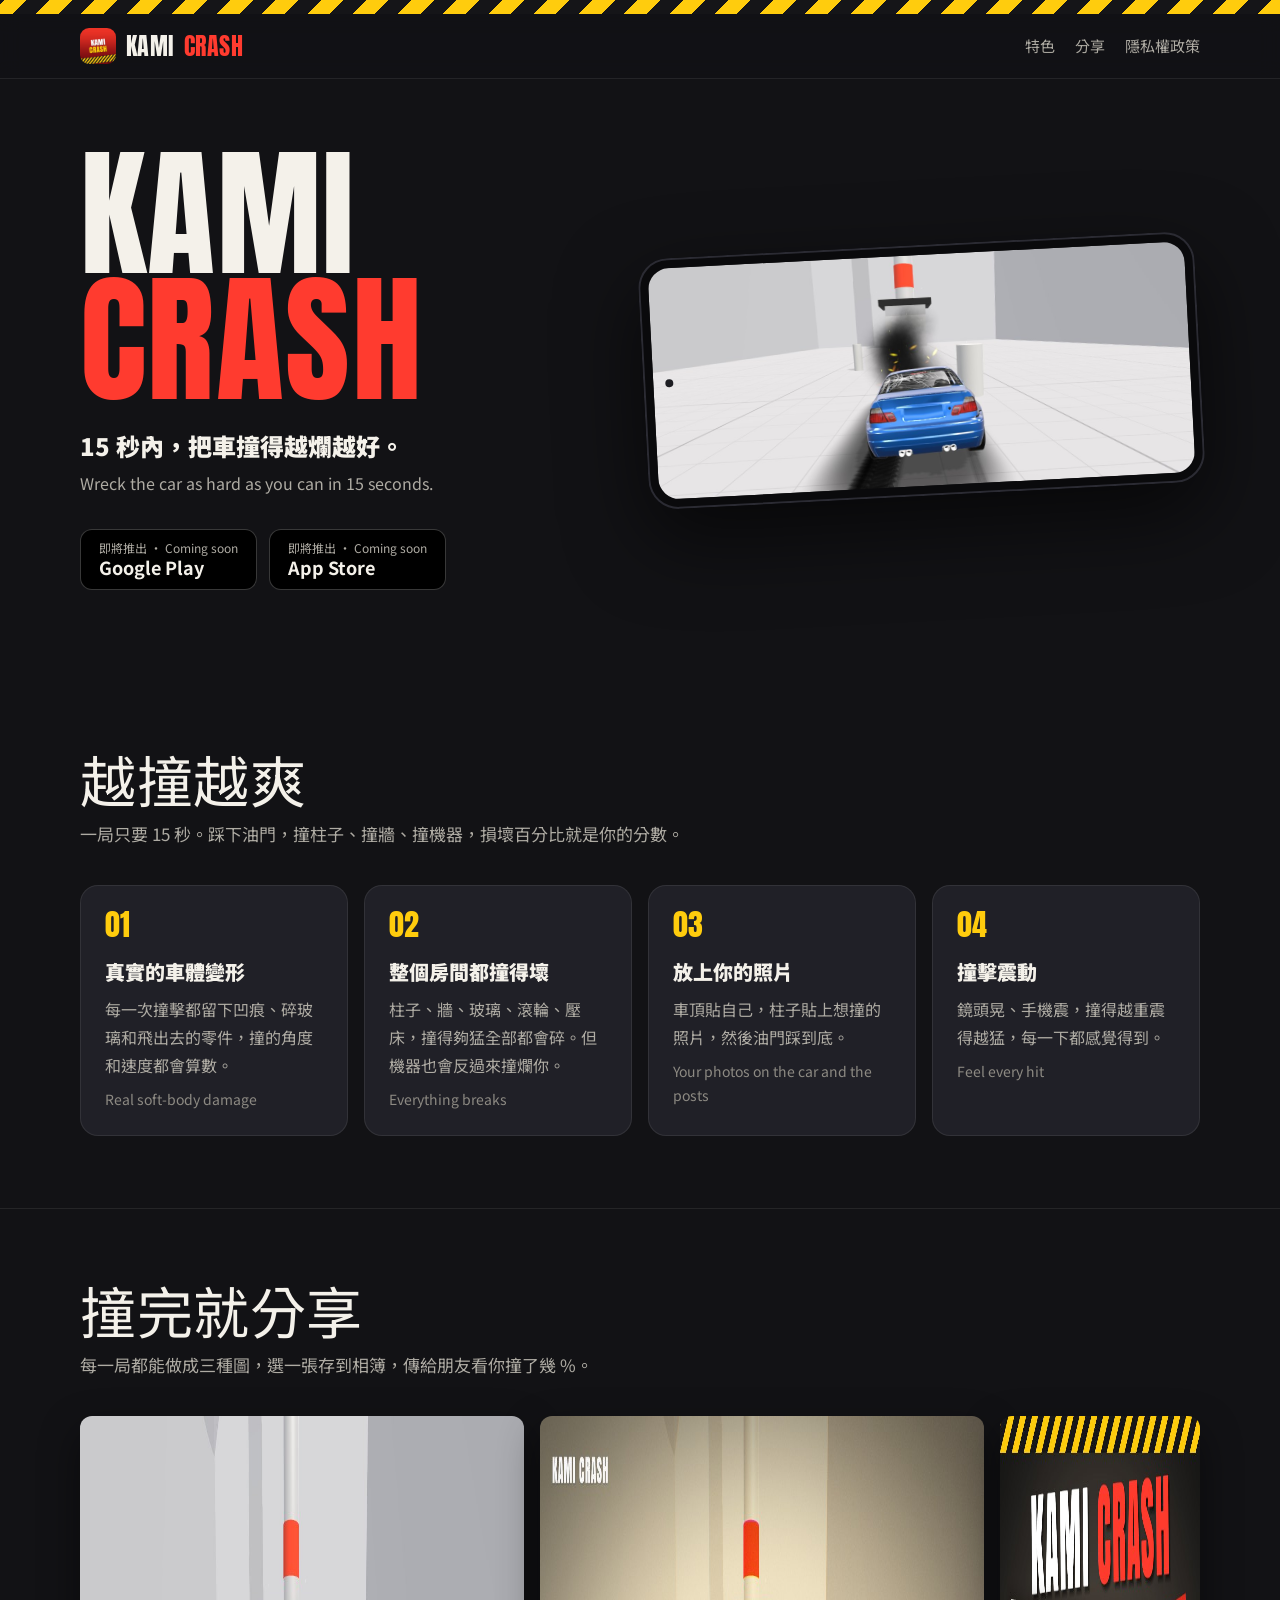
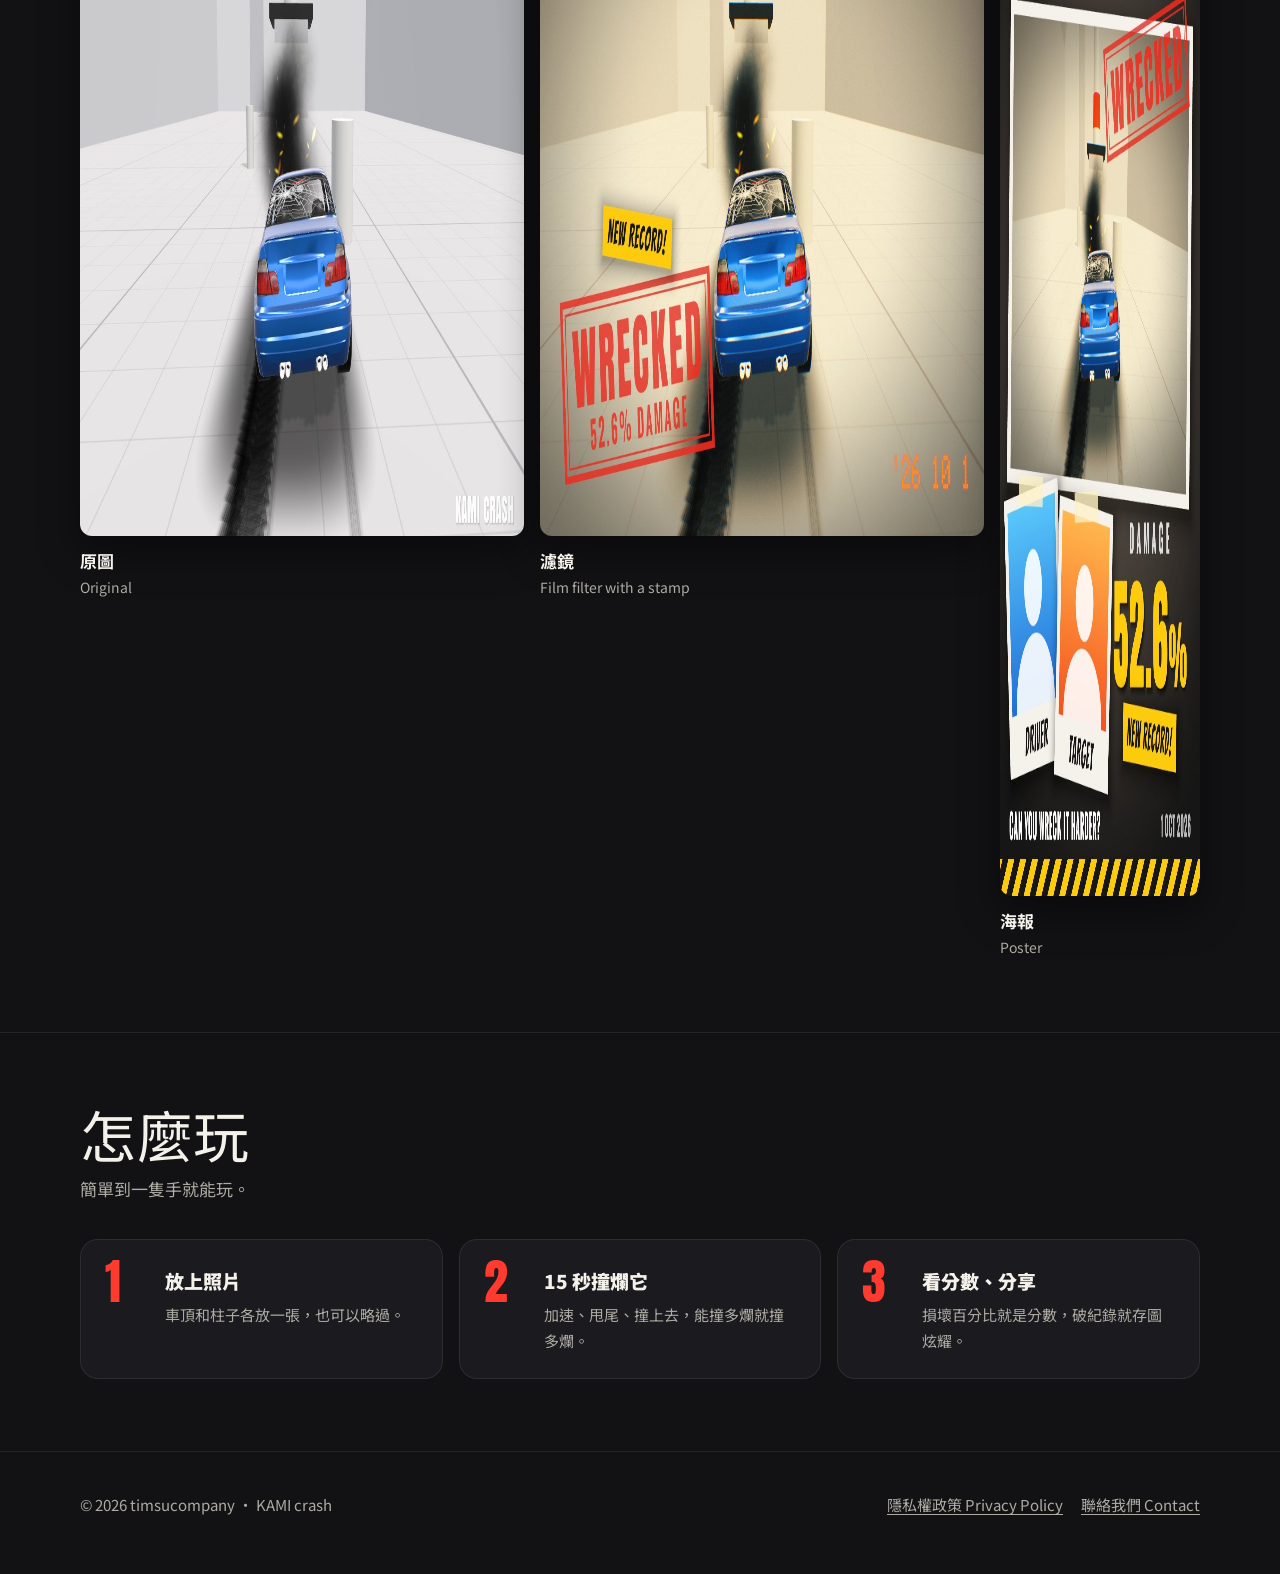
==== index.html @ 5035fee7 "KAMI crash website: home page and privacy policy" ====
<!doctype html>
<html lang="zh-Hant-TW">
<head>
  <meta charset="utf-8">
  <meta name="viewport" content="width=device-width, initial-scale=1">
  <title>KAMI crash — 15 秒把車撞到最爛</title>
  <meta name="description" content="KAMI crash：15 秒內把車撞得越爛越好。放上照片、衝向柱子，再把戰果分享給朋友。Wreck the car as hard as you can in 15 seconds.">
  <meta name="theme-color" content="#121215">
  <meta property="og:type" content="website">
  <meta property="og:title" content="KAMI crash">
  <meta property="og:description" content="15 秒內把車撞得越爛越好。Wreck the car as hard as you can in 15 seconds.">
  <link rel="icon" type="image/png" href="assets/icon-64.png">
  <link rel="apple-touch-icon" href="assets/icon-180.png">
  <link rel="preconnect" href="https://fonts.googleapis.com">
  <link rel="preconnect" href="https://fonts.gstatic.com" crossorigin>
  <link href="https://fonts.googleapis.com/css2?family=Anton&family=Noto+Sans+TC:wght@400;700;900&display=swap" rel="stylesheet">
  <link rel="stylesheet" href="styles.css">
</head>
<body>

  <div class="hazard" aria-hidden="true"></div>

  <header class="bar">
    <div class="wrap">
      <a class="brand" href="./"><img src="assets/icon-180.png" alt="">KAMI <span>crash</span></a>
      <nav class="links">
        <a class="optional" href="#features">特色</a>
        <a class="optional" href="#share">分享</a>
        <a href="privacy.html">隱私權政策</a>
      </nav>
    </div>
  </header>

  <main>

    <div class="wrap hero">
      <div>
        <h1 class="title">Kami<span>Crash</span></h1>
        <p class="tagline">15 秒內，把車撞得越爛越好。</p>
        <p class="tagline-en">Wreck the car as hard as you can in 15 seconds.</p>
        <div class="stores">
          <!-- Once the game is public on Google Play, make this an <a class="store" href="https://play.google.com/store/apps/details?id=com.timsucompany.kamicrash"> -->
          <span class="store"><small>即將推出 · Coming soon</small><strong>Google Play</strong></span>
          <span class="store"><small>即將推出 · Coming soon</small><strong>App Store</strong></span>
        </div>
      </div>
      <div class="phone">
        <img src="assets/shot-original.jpg" alt="遊戲畫面：藍色跑車撞爛後冒著黑煙，停在白色房間裡" width="1280" height="720">
      </div>
    </div>

    <section id="features">
      <div class="wrap">
        <h2>越撞越爽</h2>
        <p class="lead">一局只要 15 秒。踩下油門，撞柱子、撞牆、撞機器，損壞百分比就是你的分數。</p>
        <div class="features">
          <article class="card">
            <div class="mark">01</div>
            <h3>真實的車體變形</h3>
            <p>每一次撞擊都留下凹痕、碎玻璃和飛出去的零件，撞的角度和速度都會算數。</p>
            <span class="en">Real soft-body damage</span>
          </article>
          <article class="card">
            <div class="mark">02</div>
            <h3>整個房間都撞得壞</h3>
            <p>柱子、牆、玻璃、滾輪、壓床，撞得夠猛全部都會碎。但機器也會反過來撞爛你。</p>
            <span class="en">Everything breaks</span>
          </article>
          <article class="card">
            <div class="mark">03</div>
            <h3>放上你的照片</h3>
            <p>車頂貼自己，柱子貼上想撞的照片，然後油門踩到底。</p>
            <span class="en">Your photos on the car and the posts</span>
          </article>
          <article class="card">
            <div class="mark">04</div>
            <h3>撞擊震動</h3>
            <p>鏡頭晃、手機震，撞得越重震得越猛，每一下都感覺得到。</p>
            <span class="en">Feel every hit</span>
          </article>
        </div>
      </div>
    </section>

    <section id="share">
      <div class="wrap">
        <h2>撞完就分享</h2>
        <p class="lead">每一局都能做成三種圖，選一張存到相簿，傳給朋友看你撞了幾 %。</p>
        <div class="looks">
          <figure>
            <img src="assets/shot-original.jpg" alt="原圖樣式：撞爛的車，角落有 KAMI CRASH 字樣" loading="lazy" width="1280" height="720">
            <figcaption>原圖<small>Original</small></figcaption>
          </figure>
          <figure>
            <img src="assets/shot-filter.jpg" alt="濾鏡樣式：底片色調，左下紅色印章寫著 WRECKED 和損壞百分比" loading="lazy" width="1280" height="720">
            <figcaption>濾鏡<small>Film filter with a stamp</small></figcaption>
          </figure>
          <figure>
            <img src="assets/shot-poster.jpg" alt="海報樣式：KAMI CRASH 標題、撞爛的車、兩張拍立得照片和大大的損壞百分比" loading="lazy" width="864" height="1080">
            <figcaption>海報<small>Poster</small></figcaption>
          </figure>
        </div>
      </div>
    </section>

    <section id="how">
      <div class="wrap">
        <h2>怎麼玩</h2>
        <p class="lead">簡單到一隻手就能玩。</p>
        <div class="steps">
          <div class="step"><h3>放上照片</h3><p>車頂和柱子各放一張，也可以略過。</p></div>
          <div class="step"><h3>15 秒撞爛它</h3><p>加速、甩尾、撞上去，能撞多爛就撞多爛。</p></div>
          <div class="step"><h3>看分數、分享</h3><p>損壞百分比就是分數，破紀錄就存圖炫耀。</p></div>
        </div>
      </div>
    </section>

  </main>

  <footer>
    <div class="wrap">
      <span>© 2026 timsucompany · KAMI crash</span>
      <nav>
        <a href="privacy.html">隱私權政策 Privacy Policy</a>
        <a href="mailto:timsucompany@gmail.com">聯絡我們 Contact</a>
      </nav>
    </div>
  </footer>

</body>
</html>
---- styles.css ----
/* KAMI crash — site styles. Dark like the game's poster: charcoal, hazard yellow, crash red. */

:root {
  --bg: #121215;
  --bg-raised: #1a1a1f;
  --card: #202027;
  --ink: #f4f1ea;
  --muted: #aeaba3;
  --faint: rgba(255, 255, 255, 0.08);
  --red: #ff3b2f;
  --yellow: #ffcc0d;
  --radius: 18px;
  --display: "Anton", "Noto Sans TC", Impact, "Arial Narrow", sans-serif;
  --body: "Noto Sans TC", system-ui, -apple-system, "Segoe UI", "PingFang TC", "Microsoft JhengHei", sans-serif;
  color-scheme: dark;
}

* { box-sizing: border-box; }

html { scroll-behavior: smooth; }

body {
  margin: 0;
  background: var(--bg);
  color: var(--ink);
  font-family: var(--body);
  font-size: 17px;
  line-height: 1.75;
  -webkit-font-smoothing: antialiased;
}

img { display: block; max-width: 100%; }

a { color: var(--yellow); text-underline-offset: 3px; }

.wrap { width: min(1120px, 100% - 32px); margin-inline: auto; }

.hazard {
  height: 14px;
  background: repeating-linear-gradient(-45deg, var(--yellow) 0 16px, #151518 16px 32px);
}

/* ---------- Top bar ---------- */

.bar { position: sticky; top: 0; z-index: 10; background: rgba(18, 18, 21, 0.86); backdrop-filter: blur(10px); border-bottom: 1px solid var(--faint); }

.bar .wrap { display: flex; align-items: center; justify-content: space-between; gap: 16px; min-height: 64px; }

.brand { display: flex; align-items: center; gap: 10px; color: var(--ink); text-decoration: none; font-family: var(--display); font-size: 24px; letter-spacing: 0.02em; text-transform: uppercase; }

.brand img { width: 36px; height: 36px; border-radius: 9px; }

.brand span { color: var(--red); }

.links { display: flex; gap: 20px; font-size: 15px; }

.links a { color: var(--muted); text-decoration: none; }

.links a:hover, .links a[aria-current="page"] { color: var(--ink); }

@media (max-width: 560px) {
  .links { gap: 14px; font-size: 14px; }
  .links .optional { display: none; }
}

/* ---------- Hero ---------- */

.hero { padding: 72px 0 88px; display: grid; grid-template-columns: 1fr 1.1fr; gap: 56px; align-items: center; }

@media (max-width: 880px) {
  .hero { grid-template-columns: 1fr; padding: 48px 0 64px; gap: 40px; }
}

.title { margin: 0; font-family: var(--display); font-weight: 400; font-size: clamp(72px, 12vw, 140px); line-height: 0.9; letter-spacing: 0.01em; text-transform: uppercase; }

.title span { display: block; color: var(--red); }

.tagline { margin: 22px 0 0; font-size: clamp(19px, 2.4vw, 24px); font-weight: 900; }

.tagline-en { margin: 2px 0 0; color: var(--muted); font-size: 16px; }

.stores { display: flex; flex-wrap: wrap; gap: 12px; margin-top: 32px; }

.store { display: inline-flex; flex-direction: column; justify-content: center; min-width: 170px; padding: 10px 18px; border-radius: 12px; background: #000; border: 1px solid rgba(255, 255, 255, 0.22); color: var(--ink); text-decoration: none; line-height: 1.3; }

.store small { color: var(--muted); font-size: 12px; }

.store strong { font-size: 18px; }

a.store:hover { border-color: var(--yellow); }

.phone { position: relative; aspect-ratio: 2400 / 1080; padding: 10px; border-radius: 30px; background: #0a0a0c; box-shadow: 0 30px 80px rgba(0, 0, 0, 0.6), inset 0 0 0 2px #2b2b33; transform: rotate(-3deg); }

.phone img { width: 100%; height: 100%; object-fit: cover; border-radius: 21px; }

.phone::after { content: ""; position: absolute; left: 22px; top: 50%; width: 8px; height: 8px; border-radius: 50%; background: #1d1d22; transform: translateY(-50%); }

/* ---------- Sections ---------- */

section { padding: 72px 0; scroll-margin-top: 64px; }

.doc article { scroll-margin-top: 80px; }

section + section { border-top: 1px solid var(--faint); }

h2 { margin: 0; font-family: var(--display); font-weight: 400; font-size: clamp(36px, 5.5vw, 56px); line-height: 1.05; letter-spacing: 0.01em; text-transform: uppercase; }

.lead { margin: 10px 0 36px; color: var(--muted); max-width: 640px; }

.features { display: grid; grid-template-columns: repeat(auto-fit, minmax(240px, 1fr)); gap: 16px; }

.card { padding: 24px; border-radius: var(--radius); background: var(--card); border: 1px solid var(--faint); }

.card .mark { font-family: var(--display); font-size: 30px; line-height: 1; color: var(--yellow); }

.card h3 { margin: 14px 0 6px; font-size: 20px; font-weight: 900; }

.card p { margin: 0; color: var(--muted); font-size: 16px; }

.card .en { display: block; margin-top: 8px; font-size: 14px; color: #8d8a83; }

/* The three share looks, one height, side by side. */
.looks { display: grid; grid-template-columns: 1.778fr 1.778fr 0.8fr; gap: 16px; align-items: start; }

@media (max-width: 880px) {
  .looks { grid-template-columns: 1fr 1fr; }
  .looks figure:last-child { grid-column: 1 / -1; max-width: 420px; }
}

@media (max-width: 560px) {
  .looks { grid-template-columns: 1fr; }
}

figure { margin: 0; }

.looks img { width: 100%; border-radius: 12px; box-shadow: 0 16px 40px rgba(0, 0, 0, 0.45); }

figcaption { margin-top: 10px; font-weight: 700; }

figcaption small { display: block; color: var(--muted); font-weight: 400; font-size: 14px; }

.steps { display: grid; grid-template-columns: repeat(3, 1fr); gap: 16px; counter-reset: step; }

@media (max-width: 760px) {
  .steps { grid-template-columns: 1fr; }
}

.step { position: relative; padding: 24px 24px 24px 84px; border-radius: var(--radius); background: var(--bg-raised); border: 1px solid var(--faint); }

.step::before { counter-increment: step; content: counter(step); position: absolute; left: 24px; top: 18px; font-family: var(--display); font-size: 48px; line-height: 1; color: var(--red); }

.step h3 { margin: 0 0 4px; font-size: 19px; font-weight: 900; }

.step p { margin: 0; color: var(--muted); font-size: 15px; }

/* ---------- Text pages (privacy policy) ---------- */

.doc { width: min(760px, 100% - 32px); margin-inline: auto; padding: 56px 0 80px; }

.doc h1 { margin: 0; font-family: var(--display); font-weight: 400; font-size: clamp(40px, 7vw, 64px); line-height: 1.05; text-transform: uppercase; }

.doc .meta { color: var(--muted); margin: 8px 0 28px; }

.doc .langs { display: flex; gap: 10px; margin-bottom: 36px; }

.doc .langs a { padding: 6px 14px; border-radius: 999px; border: 1px solid rgba(255, 255, 255, 0.2); color: var(--ink); text-decoration: none; font-size: 15px; }

.doc .langs a:hover { border-color: var(--yellow); }

.doc h2 { margin: 48px 0 8px; font-size: clamp(28px, 4vw, 36px); }

.doc h3 { margin: 28px 0 6px; font-size: 19px; font-weight: 900; }

.doc p, .doc li { color: #dcd9d2; }

.doc ul { padding-left: 1.2em; }

.doc hr { margin: 56px 0; border: 0; border-top: 1px solid var(--faint); }

/* ---------- Footer ---------- */

footer { padding: 40px 0 56px; border-top: 1px solid var(--faint); color: var(--muted); font-size: 15px; }

footer .wrap { display: flex; flex-wrap: wrap; justify-content: space-between; gap: 12px 24px; }

footer nav { display: flex; flex-wrap: wrap; gap: 18px; }

footer a { color: var(--muted); }

footer a:hover { color: var(--ink); }
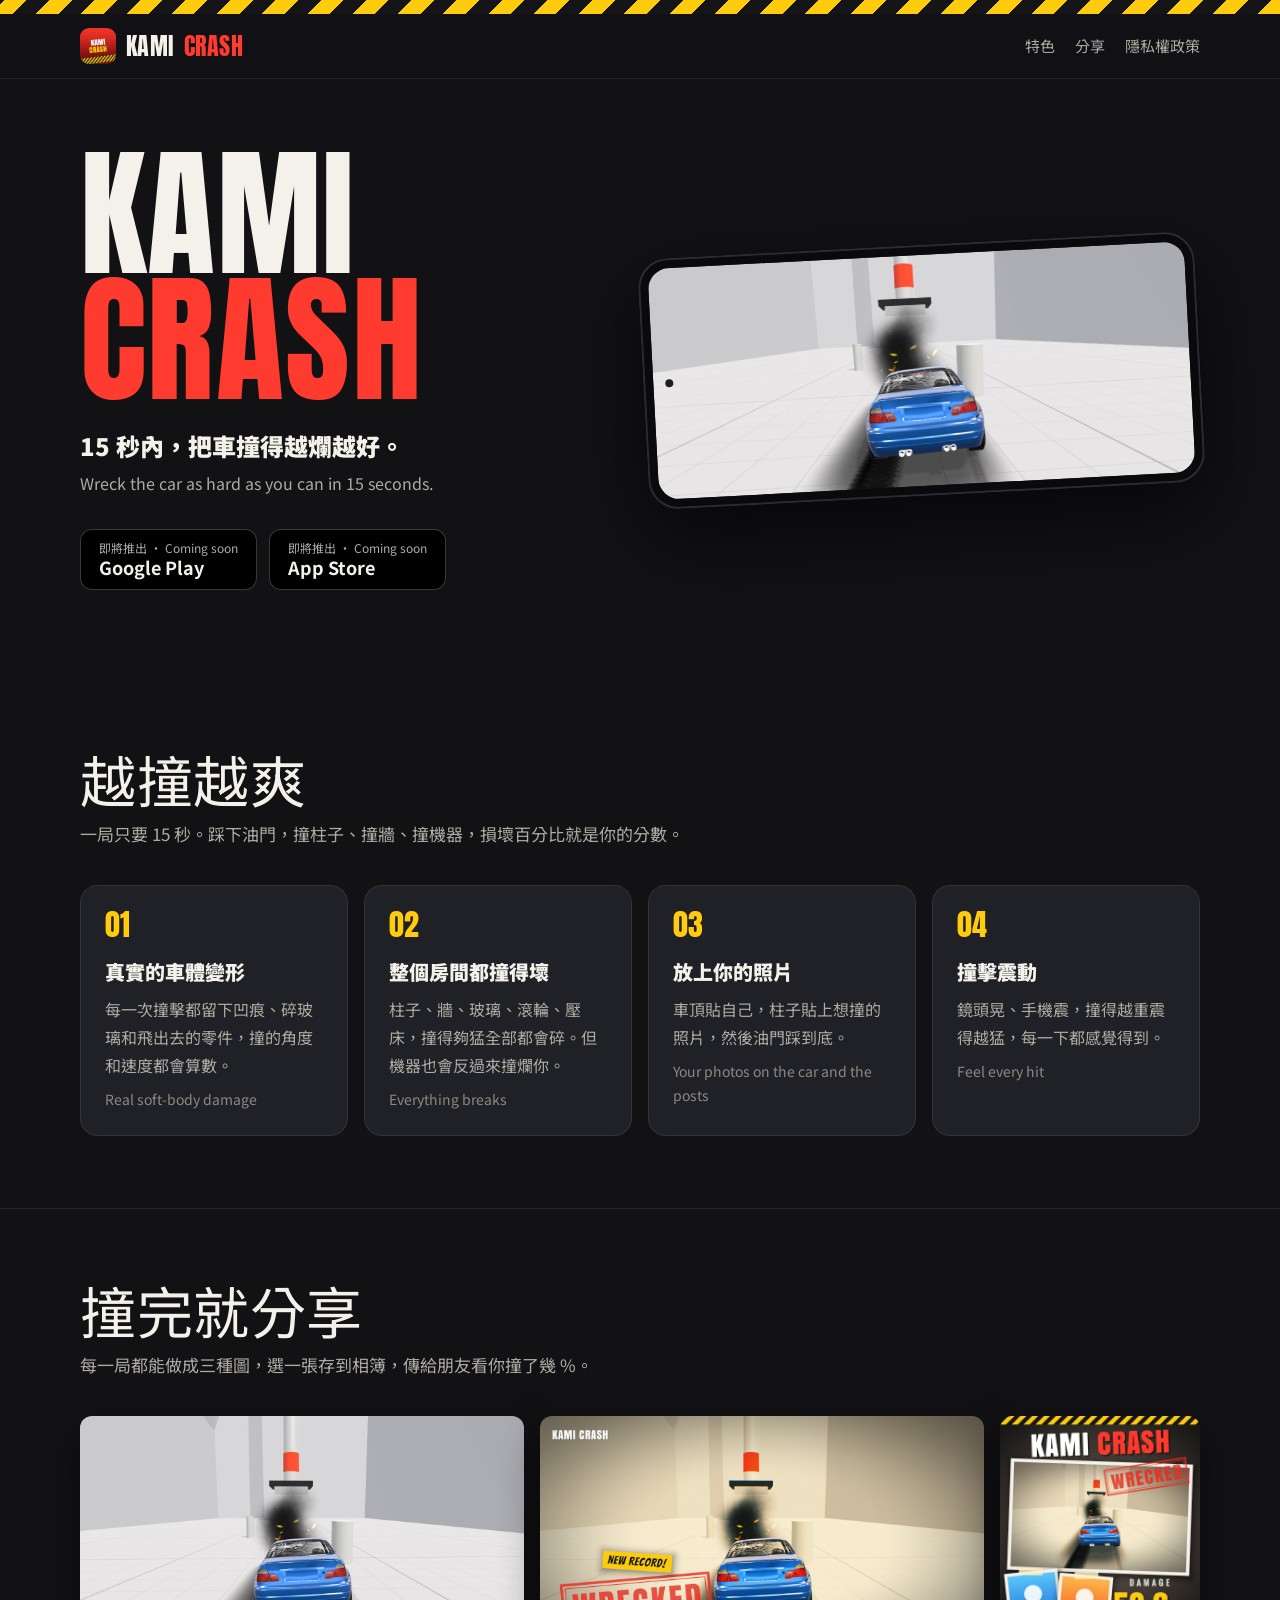
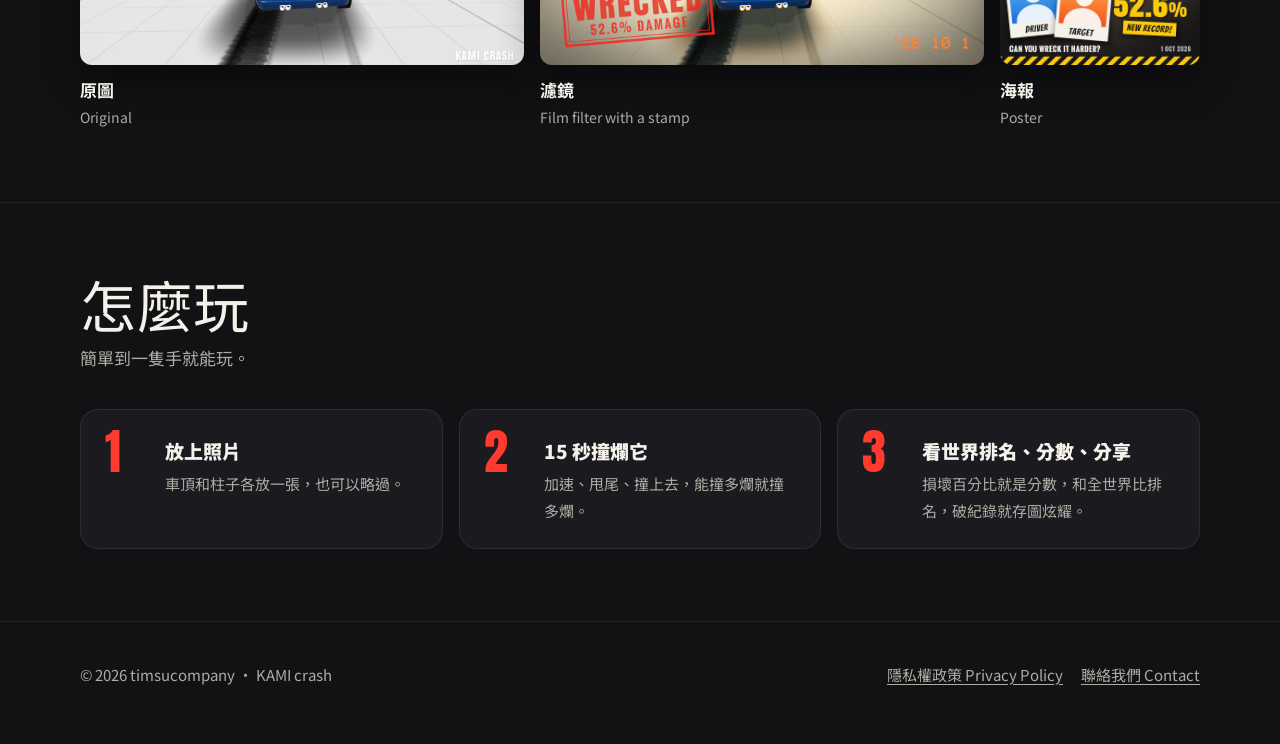
==== commit 97f4f646: "Share pictures keep their shape; step 3 is ranking, score, share" ====
--- a/index.html
+++ b/index.html
@@ -110,7 +110,7 @@
         <div class="steps">
           <div class="step"><h3>放上照片</h3><p>車頂和柱子各放一張，也可以略過。</p></div>
           <div class="step"><h3>15 秒撞爛它</h3><p>加速、甩尾、撞上去，能撞多爛就撞多爛。</p></div>
-          <div class="step"><h3>看分數、分享</h3><p>損壞百分比就是分數，破紀錄就存圖炫耀。</p></div>
+          <div class="step"><h3>看世界排名、分數、分享</h3><p>損壞百分比就是分數，和全世界比排名，破紀錄就存圖炫耀。</p></div>
         </div>
       </div>
     </section>
--- a/styles.css
+++ b/styles.css
@@ -133,7 +133,8 @@
 
 figure { margin: 0; }
 
-.looks img { width: 100%; border-radius: 12px; box-shadow: 0 16px 40px rgba(0, 0, 0, 0.45); }
+/* height: auto keeps each picture's own shape: without it the img's height attribute held it at 720 or 1080 px tall whatever its width. */
+.looks img { display: block; width: 100%; height: auto; border-radius: 12px; box-shadow: 0 16px 40px rgba(0, 0, 0, 0.45); }
 
 figcaption { margin-top: 10px; font-weight: 700; }
 
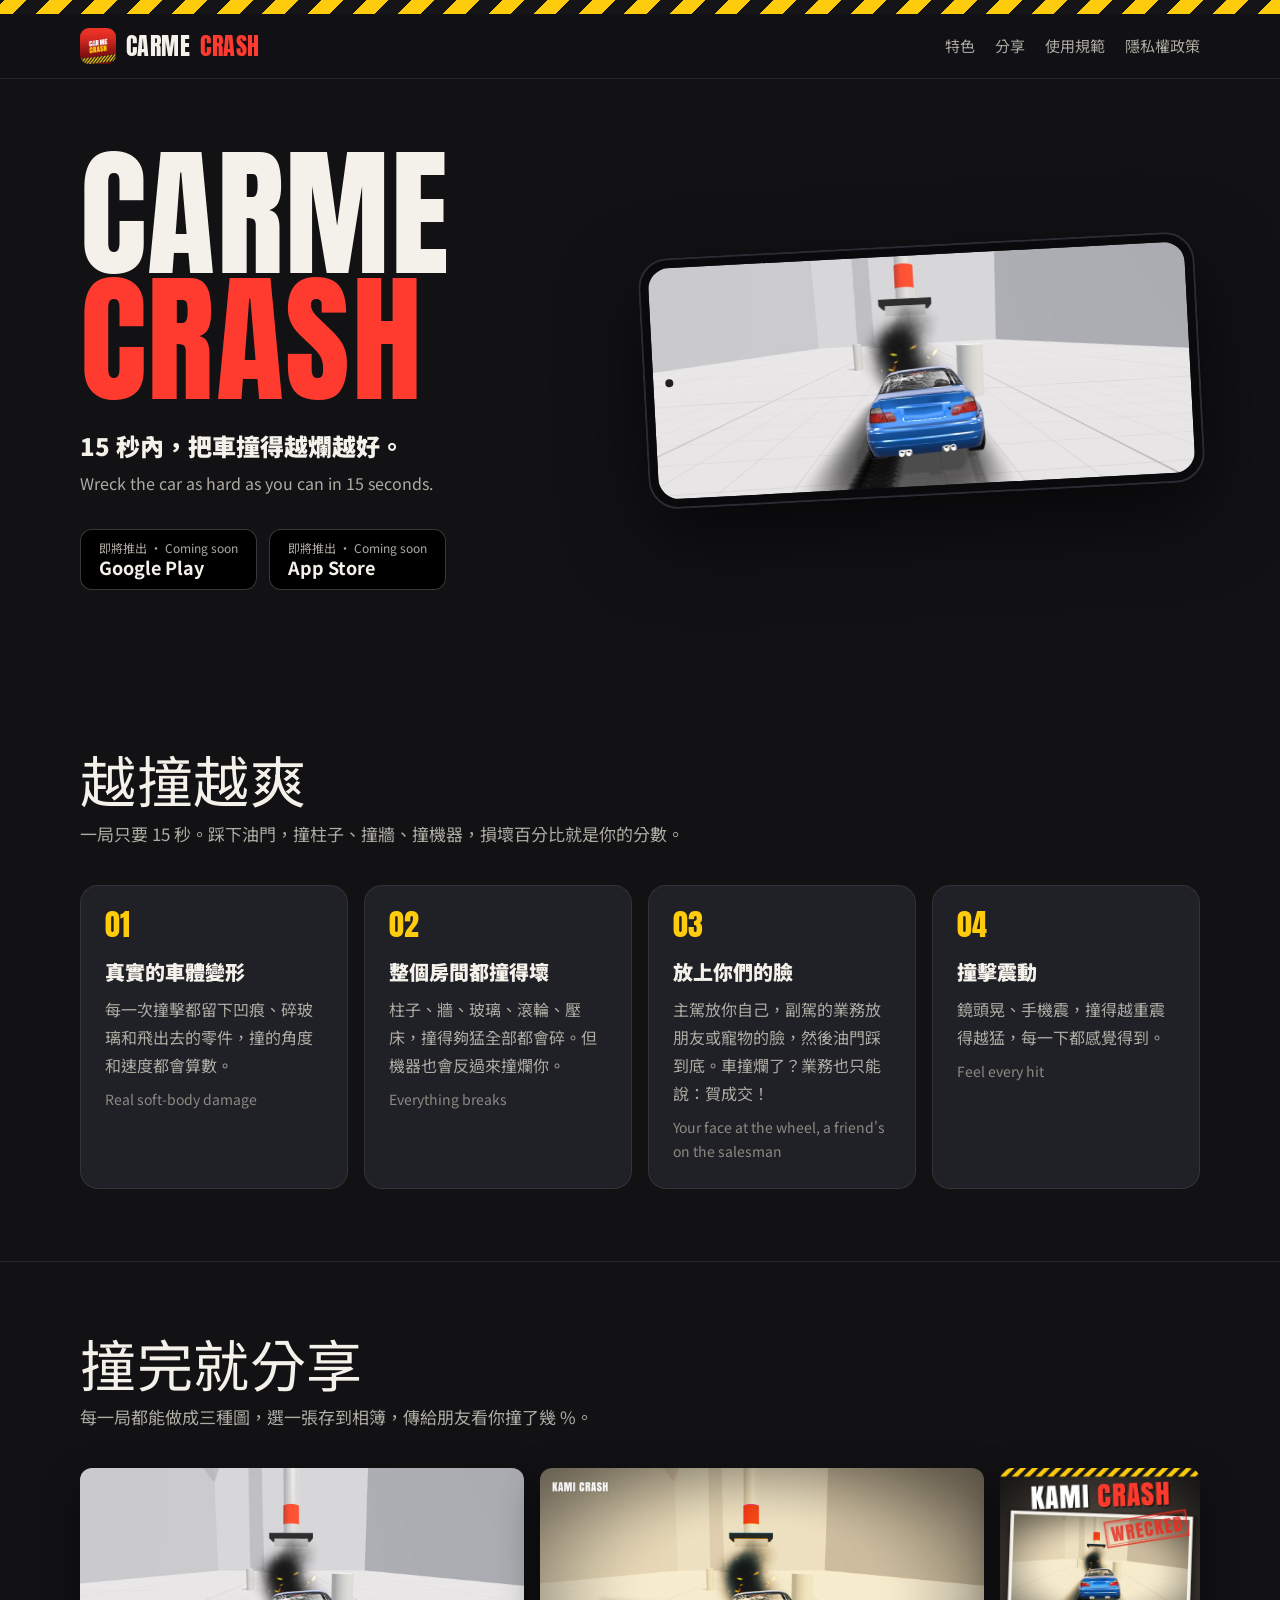
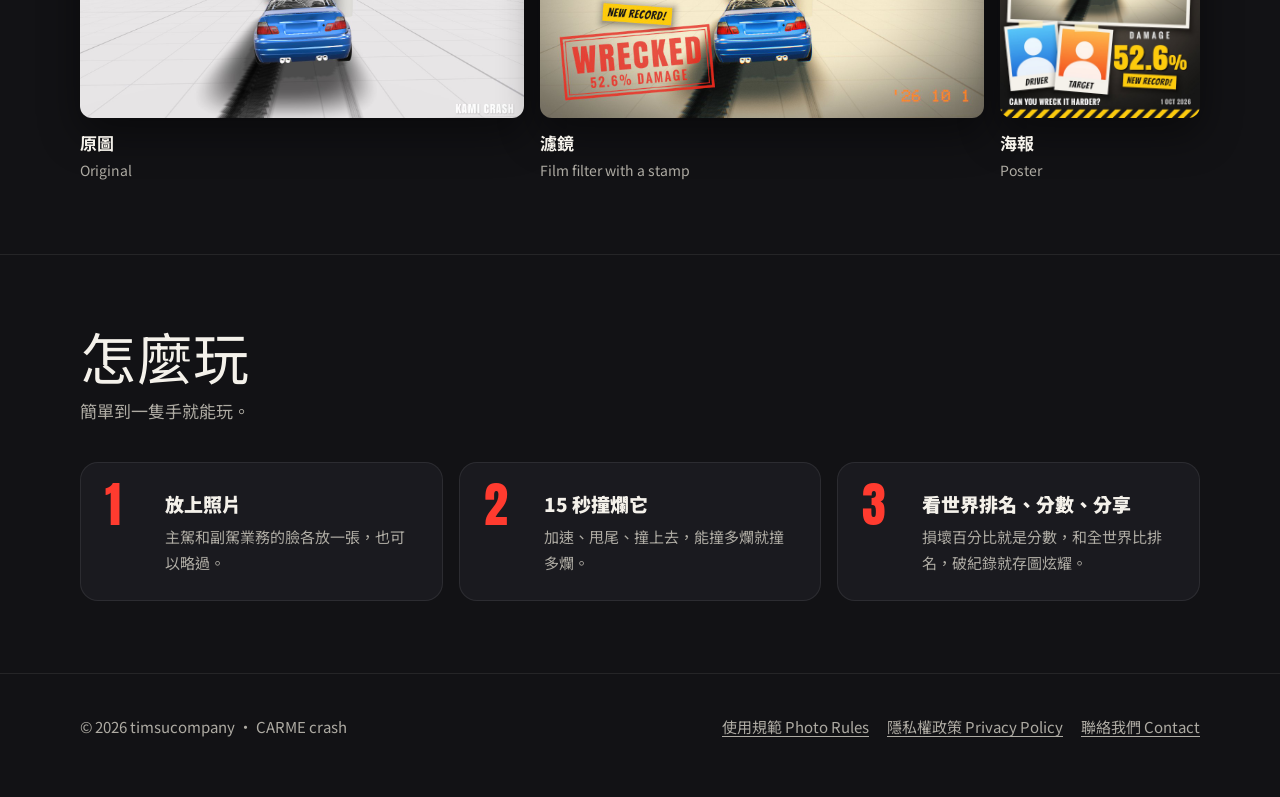
==== commit 7abfcf46: "CARME crash: the site under the game's new name The game is now CARME crash: the name, the title and" ====
--- a/index.html
+++ b/index.html
@@ -3,11 +3,11 @@
 <head>
   <meta charset="utf-8">
   <meta name="viewport" content="width=device-width, initial-scale=1">
-  <title>KAMI crash — 15 秒把車撞到最爛</title>
-  <meta name="description" content="KAMI crash：15 秒內把車撞得越爛越好。放上照片、衝向柱子，再把戰果分享給朋友。Wreck the car as hard as you can in 15 seconds.">
+  <title>CARME crash — 15 秒把車撞到最爛</title>
+  <meta name="description" content="CARME crash：試駕新車，15 秒內把它撞得越爛越好。把你和朋友的臉放上車，再把戰果分享給朋友。Take the new car for a test drive and wreck it as hard as you can in 15 seconds.">
   <meta name="theme-color" content="#121215">
   <meta property="og:type" content="website">
-  <meta property="og:title" content="KAMI crash">
+  <meta property="og:title" content="CARME crash">
   <meta property="og:description" content="15 秒內把車撞得越爛越好。Wreck the car as hard as you can in 15 seconds.">
   <link rel="icon" type="image/png" href="assets/icon-64.png">
   <link rel="apple-touch-icon" href="assets/icon-180.png">
@@ -22,10 +22,11 @@
 
   <header class="bar">
     <div class="wrap">
-      <a class="brand" href="./"><img src="assets/icon-180.png" alt="">KAMI <span>crash</span></a>
+      <a class="brand" href="./"><img src="assets/icon-180.png" alt="">CARME <span>crash</span></a>
       <nav class="links">
         <a class="optional" href="#features">特色</a>
         <a class="optional" href="#share">分享</a>
+        <a href="rules.html">使用規範</a>
         <a href="privacy.html">隱私權政策</a>
       </nav>
     </div>
@@ -35,7 +36,7 @@
 
     <div class="wrap hero">
       <div>
-        <h1 class="title">Kami<span>Crash</span></h1>
+        <h1 class="title">Carme<span>Crash</span></h1>
         <p class="tagline">15 秒內，把車撞得越爛越好。</p>
         <p class="tagline-en">Wreck the car as hard as you can in 15 seconds.</p>
         <div class="stores">
@@ -68,9 +69,9 @@
           </article>
           <article class="card">
             <div class="mark">03</div>
-            <h3>放上你的照片</h3>
-            <p>車頂貼自己，柱子貼上想撞的照片，然後油門踩到底。</p>
-            <span class="en">Your photos on the car and the posts</span>
+            <h3>放上你們的臉</h3>
+            <p>主駕放你自己，副駕的業務放朋友或寵物的臉，然後油門踩到底。車撞爛了？業務也只能說：賀成交！</p>
+            <span class="en">Your face at the wheel, a friend's on the salesman</span>
           </article>
           <article class="card">
             <div class="mark">04</div>
@@ -88,7 +89,7 @@
         <p class="lead">每一局都能做成三種圖，選一張存到相簿，傳給朋友看你撞了幾 %。</p>
         <div class="looks">
           <figure>
-            <img src="assets/shot-original.jpg" alt="原圖樣式：撞爛的車，角落有 KAMI CRASH 字樣" loading="lazy" width="1280" height="720">
+            <img src="assets/shot-original.jpg" alt="原圖樣式：撞爛的車，角落有遊戲標誌" loading="lazy" width="1280" height="720">
             <figcaption>原圖<small>Original</small></figcaption>
           </figure>
           <figure>
@@ -96,7 +97,7 @@
             <figcaption>濾鏡<small>Film filter with a stamp</small></figcaption>
           </figure>
           <figure>
-            <img src="assets/shot-poster.jpg" alt="海報樣式：KAMI CRASH 標題、撞爛的車、兩張拍立得照片和大大的損壞百分比" loading="lazy" width="864" height="1080">
+            <img src="assets/shot-poster.jpg" alt="海報樣式：遊戲標題、撞爛的車、兩張拍立得照片和大大的損壞百分比" loading="lazy" width="864" height="1080">
             <figcaption>海報<small>Poster</small></figcaption>
           </figure>
         </div>
@@ -108,7 +109,7 @@
         <h2>怎麼玩</h2>
         <p class="lead">簡單到一隻手就能玩。</p>
         <div class="steps">
-          <div class="step"><h3>放上照片</h3><p>車頂和柱子各放一張，也可以略過。</p></div>
+          <div class="step"><h3>放上照片</h3><p>主駕和副駕業務的臉各放一張，也可以略過。</p></div>
           <div class="step"><h3>15 秒撞爛它</h3><p>加速、甩尾、撞上去，能撞多爛就撞多爛。</p></div>
           <div class="step"><h3>看世界排名、分數、分享</h3><p>損壞百分比就是分數，和全世界比排名，破紀錄就存圖炫耀。</p></div>
         </div>
@@ -119,8 +120,9 @@
 
   <footer>
     <div class="wrap">
-      <span>© 2026 timsucompany · KAMI crash</span>
+      <span>© 2026 timsucompany · CARME crash</span>
       <nav>
+        <a href="rules.html">使用規範 Photo Rules</a>
         <a href="privacy.html">隱私權政策 Privacy Policy</a>
         <a href="mailto:timsucompany@gmail.com">聯絡我們 Contact</a>
       </nav>
--- a/styles.css
+++ b/styles.css
@@ -1,4 +1,4 @@
-/* KAMI crash — site styles. Dark like the game's poster: charcoal, hazard yellow, crash red. */
+/* CARME crash — site styles. Dark like the game's poster: charcoal, hazard yellow, crash red. */
 
 :root {
   --bg: #121215;
@@ -54,7 +54,7 @@
 
 .links { display: flex; gap: 20px; font-size: 15px; }
 
-.links a { color: var(--muted); text-decoration: none; }
+.links a { color: var(--muted); text-decoration: none; white-space: nowrap; }
 
 .links a:hover, .links a[aria-current="page"] { color: var(--ink); }
 
